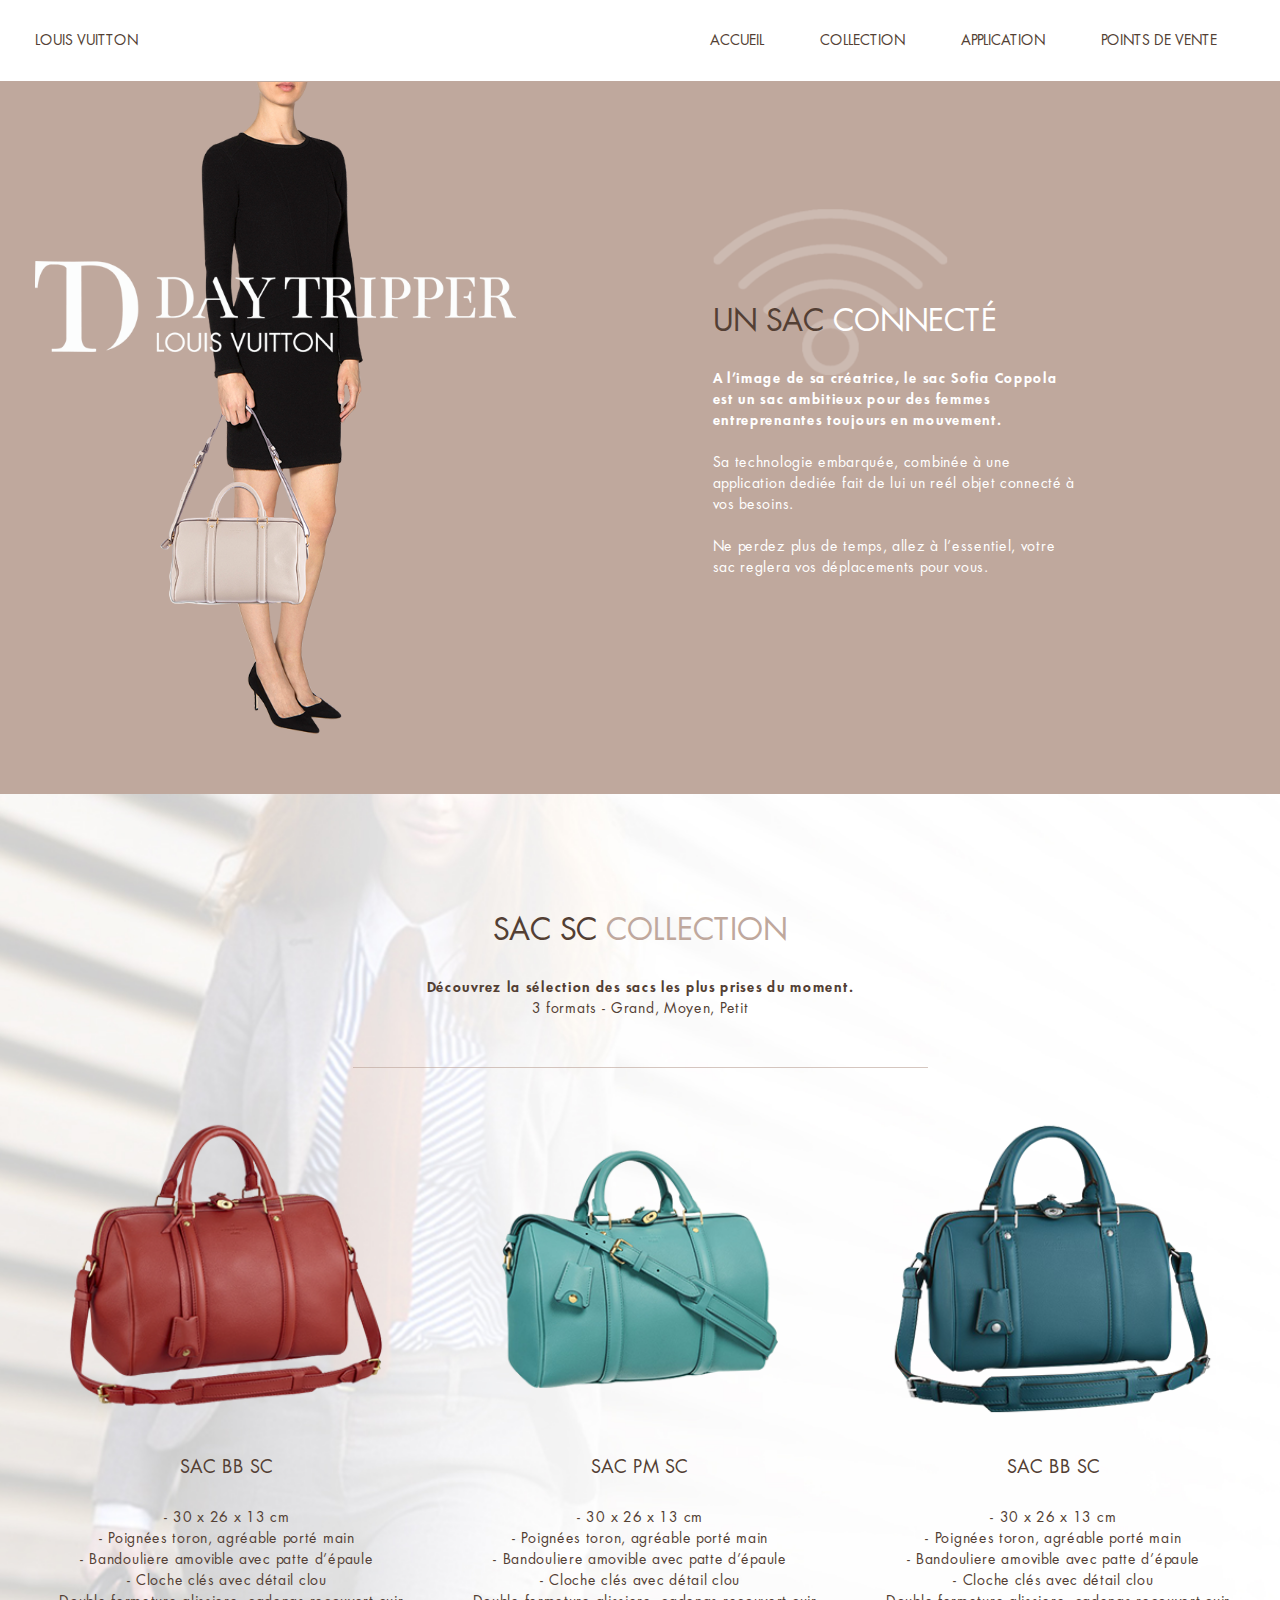
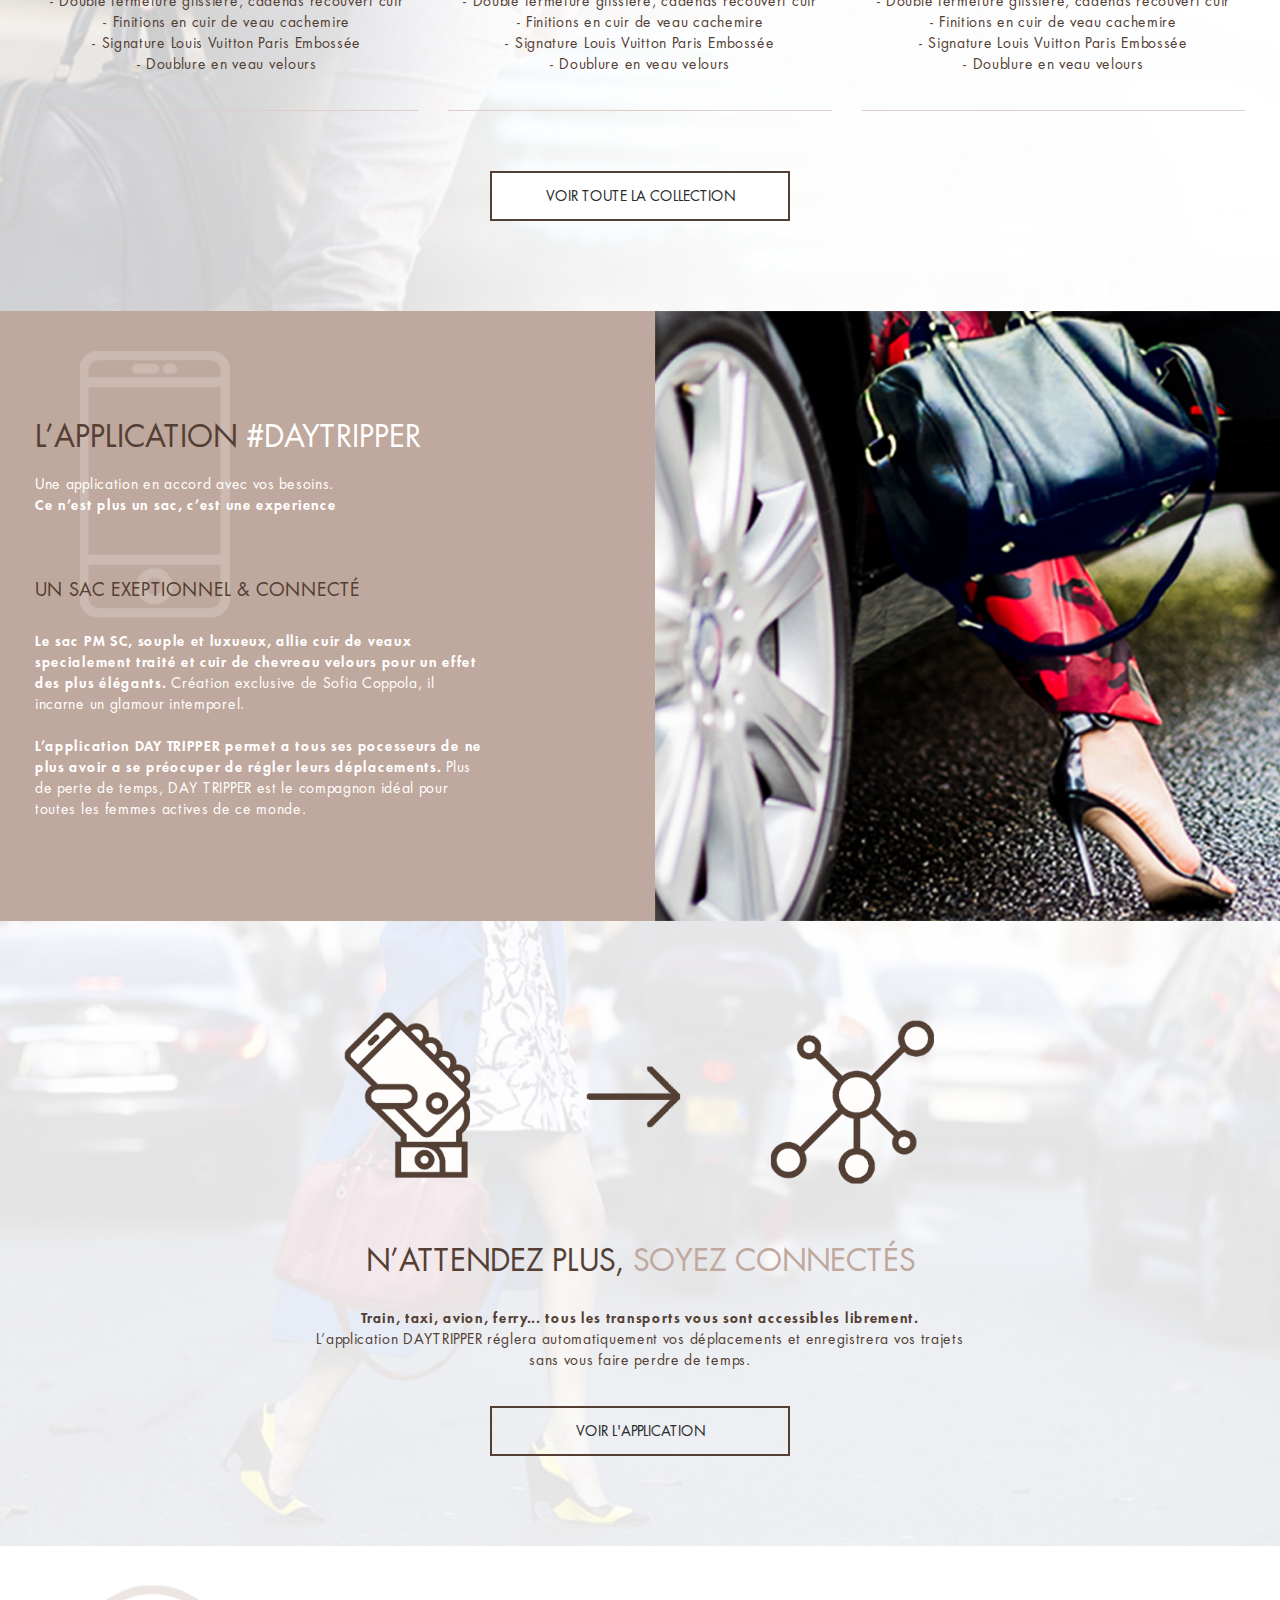
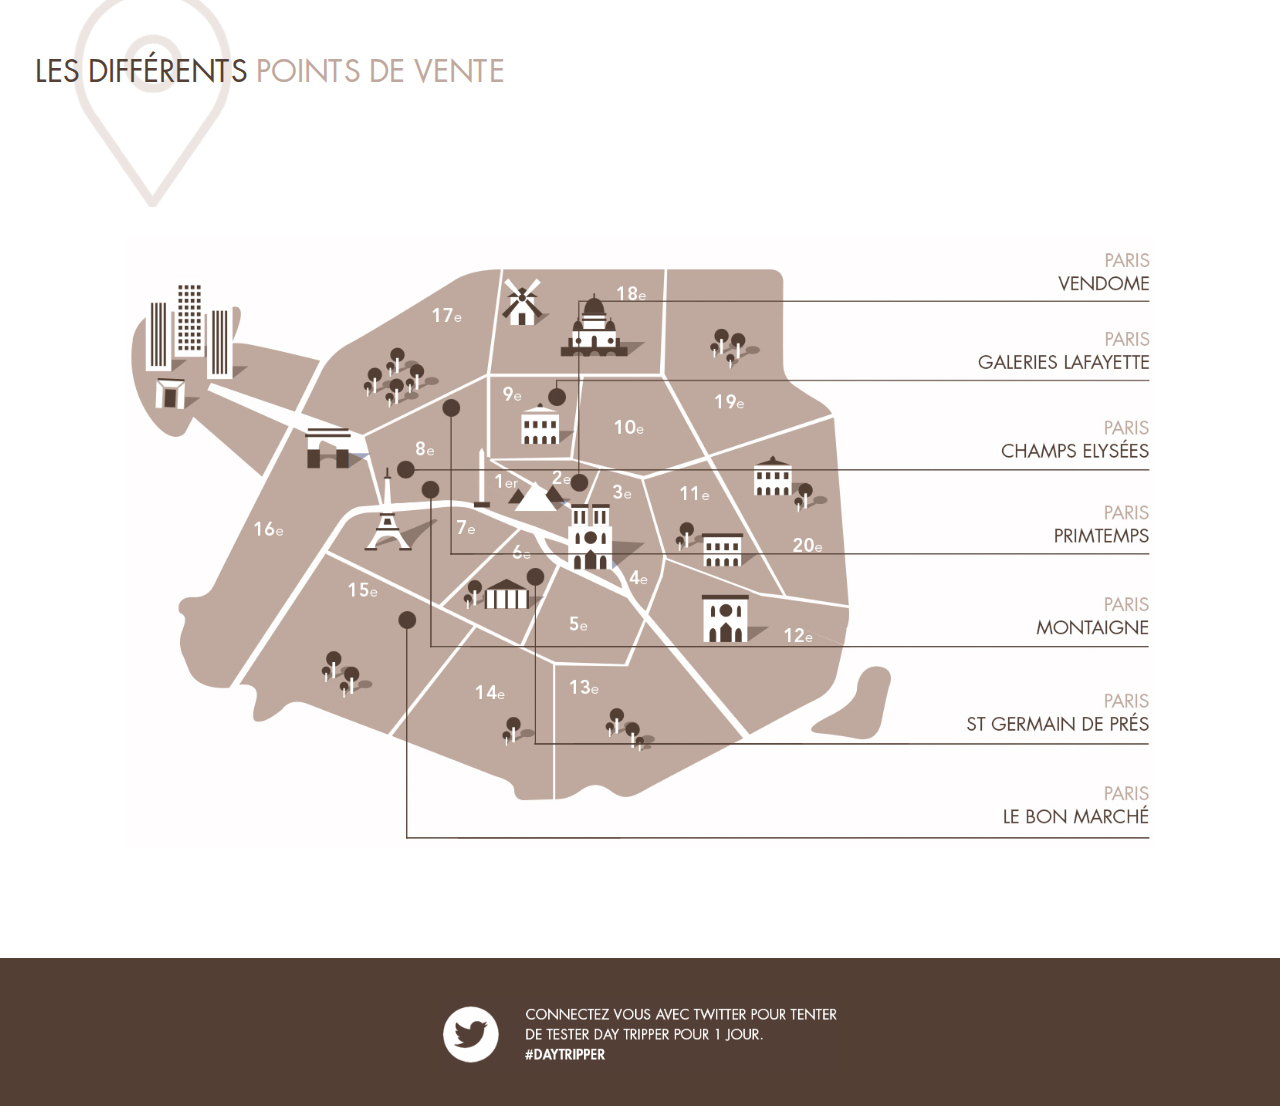
==== Daytripper/index.html @ b378c5e0 "Update index.html" ====
<!DOCTYPE html>
<html>
<head>
    <title>Day Tripper</title>
    <meta charset="UTF-8">
    <meta name="viewport" content="initial-scale=1, maximum-scale=1">
    <LINK href="css/bootstrap.css" rel="stylesheet" type="text/css">
    <LINK href="css/style.css" rel="stylesheet" type="text/css">
</head>

<body>
    <div class="navbar navbar-fixed-top">
        <div class="container">
            <div class="row">
            	<div class="col-sm-4">
                	<a class="NavButton LVhome" href="http://fr.louisvuitton.com/">LOUIS VUITTON</a>
                </div>                    
            	<div class="col-sm-8">               	
                	<a class="NavButton RightNavButton" href="#Block4">POINTS DE VENTE</a>
                	<a class="NavButton RightNavButton" href="#Block3">APPLICATION</a>
                	<a class="NavButton RightNavButton" href="#Block2">COLLECTION</a>
                	<a class="NavButton RightNavButton" href="#Block1">ACCUEIL</a>
                </div>
            </div>
        </div>    
    </div>
    <div id="Block1">
	    <div class="container">
	        <div class="row">
	            <div class="col-sm-12 Block1Content">
	                <div class="Block1Img">
	                    <img src="./images/HomeImg.png">
	                </div>
	                <div class="Block1Text">
	                    <H1>UN SAC <span>CONNECTÉ</span></H1>
	                    <p>
	                        <span>A l’image de sa créatrice, le sac Sofia Coppola est un sac ambitieux pour des femmes entreprenantes toujours en mouvement.</span> <br><br>
	                        Sa technologie embarquée, combinée à une application dediée fait de lui un reél objet connecté à vos besoins.<br><br> Ne perdez plus de temps, allez à l’essentiel, votre sac reglera vos déplacements pour vous. 
	                    </p>
	                </div>    
	            </div>
	        </div>
	    </div>
    </div>
    <div id="Block2">
	    <div class="container">
	        <div class="row">
	            <div class="col-sm-12">
	                <div class="Block2Title">
	                	<H1>SAC SC <span>COLLECTION</span></H1>
	                	<p><span>Découvrez la sélection des sacs les plus prises du moment.</span><br>
						   3 formats - Grand, Moyen, Petit 
						</p>
	                </div>
	            </div>
	        </div>
	        <div class="row">
	            <div class="col-sm-4">
	                <img src="./images/Sac1.png">
	                <h2>SAC BB SC</h2>
	                <p>
	                	- 30 x 26 x 13 cm<br>
						- Poignées toron, agréable porté main<br>
						- Bandouliere amovible avec patte d’épaule<br>
						- Cloche clés avec détail clou<br>
						- Double fermeture glissiere, cadenas recouvert cuir<br>
						- Finitions en cuir de veau cachemire<br>
						- Signature Louis Vuitton Paris Embossée<br>
						- Doublure en veau velours
					</p>
	            </div>
	            <div class="col-sm-4">
	                <img src="./images/Sac2.png">
	                <h2>SAC PM SC</h2>
	                <p>
	                	- 30 x 26 x 13 cm<br>
						- Poignées toron, agréable porté main<br>
						- Bandouliere amovible avec patte d’épaule<br>
						- Cloche clés avec détail clou<br>
						- Double fermeture glissiere, cadenas recouvert cuir<br>
						- Finitions en cuir de veau cachemire<br>
						- Signature Louis Vuitton Paris Embossée<br>
						- Doublure en veau velours
					</p>
	            </div>
	            <div class="col-sm-4">
	                <img src="./images/Sac3.png">
	                <h2>SAC BB SC</h2>
	                <p>
	                	- 30 x 26 x 13 cm<br>
						- Poignées toron, agréable porté main<br>
						- Bandouliere amovible avec patte d’épaule<br>
						- Cloche clés avec détail clou<br>
						- Double fermeture glissiere, cadenas recouvert cuir<br>
						- Finitions en cuir de veau cachemire<br>
						- Signature Louis Vuitton Paris Embossée<br>
						- Doublure en veau velours
					</p>
	            </div>
	        </div>
	        <div class="row">
	        	<div class="col-sm-12">
	        		<a href="http://www.vestiairecollective.com/women-bags/louis-vuitton/sofia-coppola/" class="btn btn-secondary VoirCollection">
	        			VOIR TOUTE LA COLLECTION 
	        		</a>
	        	</div>	     
	        </div>
	    </div>
    </div> 
    <div id="Block3">
	    <div class="container">
		    <div class="row">
		    	<div class="col-md-6 Block3Text">
		    		<h1>L’APPLICATION <span>#DAYTRIPPER</span></h1>
		    		<p>Une application en accord avec vos besoins.<br> 
					<span>Ce n’est plus un sac, c’est une experience</span></p>
					<h2>UN SAC EXEPTIONNEL & CONNECTÉ</h2>
					<p><span>Le sac PM SC, souple et luxueux, allie cuir de veaux specialement traité et cuir de chevreau velours pour un effet des plus élégants.</span> Création exclusive de Sofia Coppola, il incarne un glamour intemporel.<br><br><span>L’application DAY TRIPPER permet a tous ses pocesseurs de ne plus avoir a se préocuper de régler leurs déplacements.</span> Plus de perte de temps, DAY TRIPPER est le compagnon idéal pour toutes les femmes actives de ce monde.</p>
		    	</div>
		    	<div class="col-md-6 Block3Img">
		    		<img src="./images/ImgVoitureSac.png">
		    	</div>
		    </div>
	    </div>
	    <div class="Block3end">
	    	<div class="container">
	    		<div class="row">
	    			<div class="col-sm-12">
	    				<img src="./images/Appli-Transport.png">
	    				<h1>N’ATTENDEZ PLUS, <span>SOYEZ CONNECTÉS</span></h1>
	    				<p><span>Train, taxi, avion, ferry... tous les transports vous sont accessibles librement.</span><br>
						L’application DAYTRIPPER réglera automatiquement vos déplacements et enregistrera vos trajets
						sans vous faire perdre de temps.</p>
						<a href="https://quentinriout.github.io/Daytripper/images/presentation_appli2.jpg" class="btn btn-secondary VoirCollection" target="_blank">
	        			VOIR L'APPLICATION 
	        			</a>
	    			</div>
	    		</div>
	    	</div>
	    </div>
	</div>
	<div id="Block4">
		<div class="container">
			<div class="row">
				<div class="col-sm-12">
					<h1>LES DIFFÉRENTS <span>POINTS DE VENTE</span></h1>
					<img src="./images/Map.jpg">
				</div>
			</div>
		</div>
		<div class="container-fluid">
			<div class="row">
				<div class="col-sm-12">
					<img src="./images/TwitterFooter.png">
				</div>
			</div>
		</div>
	</div>           
</div>
    
</body>
</html>
---- Daytripper/css/style.css ----
/*MISE EN PLACE DE FONT*/

@font-face {
    font-family: 'FuturaBook';
    src: url(../font/FuturaStd-Book.eot) format('embedded-opentype'),
         url(../font/FuturaStd-Book.ttf) format('truetype');
}

@font-face {
    font-family: 'FuturaHeavy';
    src: url(../font/FuturaStd-Heavy.eot) format('embedded-opentype'),
         url(../font/FuturaStd-Heavy.ttf) format('truetype');
}

/* BODY */

body {
	font-family: FuturaBook;
	font-size: 14px;
	color: #533f34;
}

h1 {
    font-family: FuturaBook;
    font-size: 30px;
    margin-bottom: 30px;
    float: left;
    width: 100%
}

h2 {
	font-family: FuturaBook;
	font-size: 18px;
    float: left;
    width: 100%
}

p {
	font-family: FuturaBook;
	font-size: 14px;
    letter-spacing: 0.7px;
}

p span {
    font-family: FuturaHeavy; 
}

a:hover,
a:active,
a:focus {
	text-decoration: none;
	color: #533f34;
}


/* MENU */

.navbar {
    background: #fff;
    padding-top: 0;
    padding-bottom: 0;
    position: fixed;
    width: 100%;
    z-index: 10;
    margin-bottom: 60px;
    border-bottom: 1px solid #bfa89d;
}

.NavButton {
    /* padding-top: 20px !important; */
    /* float: left; */
    color: #533f34;
    font-size: 14px;
}

.LVhome {
	float: left;
	padding: 30px 0;
}

.LVhome:hover,
.LVhome:focus,
.LVhome:active {
	opacity: 0.7;
	transition: 0.3s;
}

.RightNavButton {
    float: right;
    padding: 30px 28px;
}

.RightNavButton:hover,
.RightNavButton:focus,
.RightNavButton:active {
	background: url(../images/NavSelector.png) no-repeat 0 bottom scroll;
}


/* FIRST BLOCK */

#Block1 {
    background: #bfa89d;
    padding-top: 80px;
}

.Block1Img img {
    width: 40%;
    float: left;
}

.Block1Text {
    float: left;
    width: 30%;
    padding: 225px 0 200px 0;
    margin-left: 16%;
    background: url(../images/icone-connect.png) no-repeat -8px 106px scroll;
    background-size: 250px;
}

.Block1Text h1 span {
	color: #fff;
}	 

.Block1Text p {
	color: #fff;
}

.Block1Text p span{
	font-family: FuturaHeavy;
}


/* SECOND BLOCK */

#Block2 {
    background: url(../images/WomanFadeWhite.jpg) no-repeat -45px 0 scroll;
    background-size: cover;
}

.Block2Title {
    padding-top: 120px;
    display: block;
    padding-bottom: 75px;
    background: url(../images/FilletBlock2.png) no-repeat center 270px scroll;
}

.Block2Title h1 {
    text-align: center;
}

.Block2Title h1 span {
    color: #bfa89d;
}

.Block2Title p {
    text-align: center;
}

.Block2Title p span {
    font-family: FuturaHeavy;
}

#Block2 .row .col-sm-4 h2, 
#Block2 .row .col-sm-4 p {
    text-align: center;
    margin-bottom: 30px;
}

#Block2 .col-sm-4 img {
    width: 100%;
    margin-bottom: 30px;
}

.VoirCollection {
    display: block;
    width: 300px;
    margin-left: auto;
    margin-right: auto;
    margin-top: 30px;
    padding: 15px 20px 13px;
    font-size: 14px;
    border: 2px solid #533f34;
    border-radius: 0;
    margin-bottom: 90px;
}

.VoirCollection:hover,
.VoirCollection:active,
.VoirCollection:focus {
    background: #533f34;
    color: #fff;
    border: 2px solid #533f34;
    transition: 0.3s;
}

#Block2 .row .col-sm-4 p {
    border-bottom: 1px solid #dccfc9;
    padding-bottom: 35px;
    /* opacity: 0.5; */
}

/* THIRD BLOCK */

#Block3 {
    background-color: #bfa89d;
}

.Block3Text h1 {
    margin-top: 110px;
    margin-bottom: 20px;
}

.Block3Text h1 span {
    color: #fff;
}

.Block3Text h2 {
    margin-bottom: 30px;
    margin-top: 30px;
    float: left;
    width: 100%;
}

.Block3Text p {
    width: 450px;
    margin-bottom: 35px;
    color: #fff;
}

.Block3Text p span {
    font-family: FuturaHeavy;
}

.Block3Img img {
    width: 950px;
    float: left;
}

.Block3Text {
    background: url(../images/Phone.png) no-repeat 60px 40px scroll;
    background-size: 150px;
}

.Block3end {
    background: url(../images/BgBlock3.2.jpg) no-repeat 0 0;
    background-size: cover;
}

.Block3end img {
    display: block;
    margin-left: auto;
    margin-right: auto;
    width: 50%;
    margin-top: 90px;
}

.Block3end h1 {
    text-align: center;
    margin-top: 60px;
}

.Block3end h1 span {
    color: #bfa89d;
}

.Block3end p {
    display: block;
    width: 55%;
    text-align: center;
    margin-left: auto;
    margin-right: auto;
    margin-bottom: 35px;
}

.Block3end a {
    background: transparent;
}

/* FOURTH BLOCK */

#Block4 h1 {
    background: url(../images/Placeholder.png) no-repeat 35px 30px scroll;
    background-size: 165px;
    padding-top: 110px;
    padding-bottom: 118px;
}

#Block4 h1 span{
    color: #bfa89d;
}

#Block4 .container img {
    width: 85%;
    display: block;
    margin-bottom: 110px;
    padding-top: 0;
    margin-left: auto;
    margin-right: auto;
}

#Block4 .container-fluid {
    background: #533f34;
}

#Block4 .container-fluid img {
    display: block;
    margin-left: auto;
    margin-right: auto;
    padding-top: 40px;
    padding-bottom: 35px !important;
    width: 400px;
}
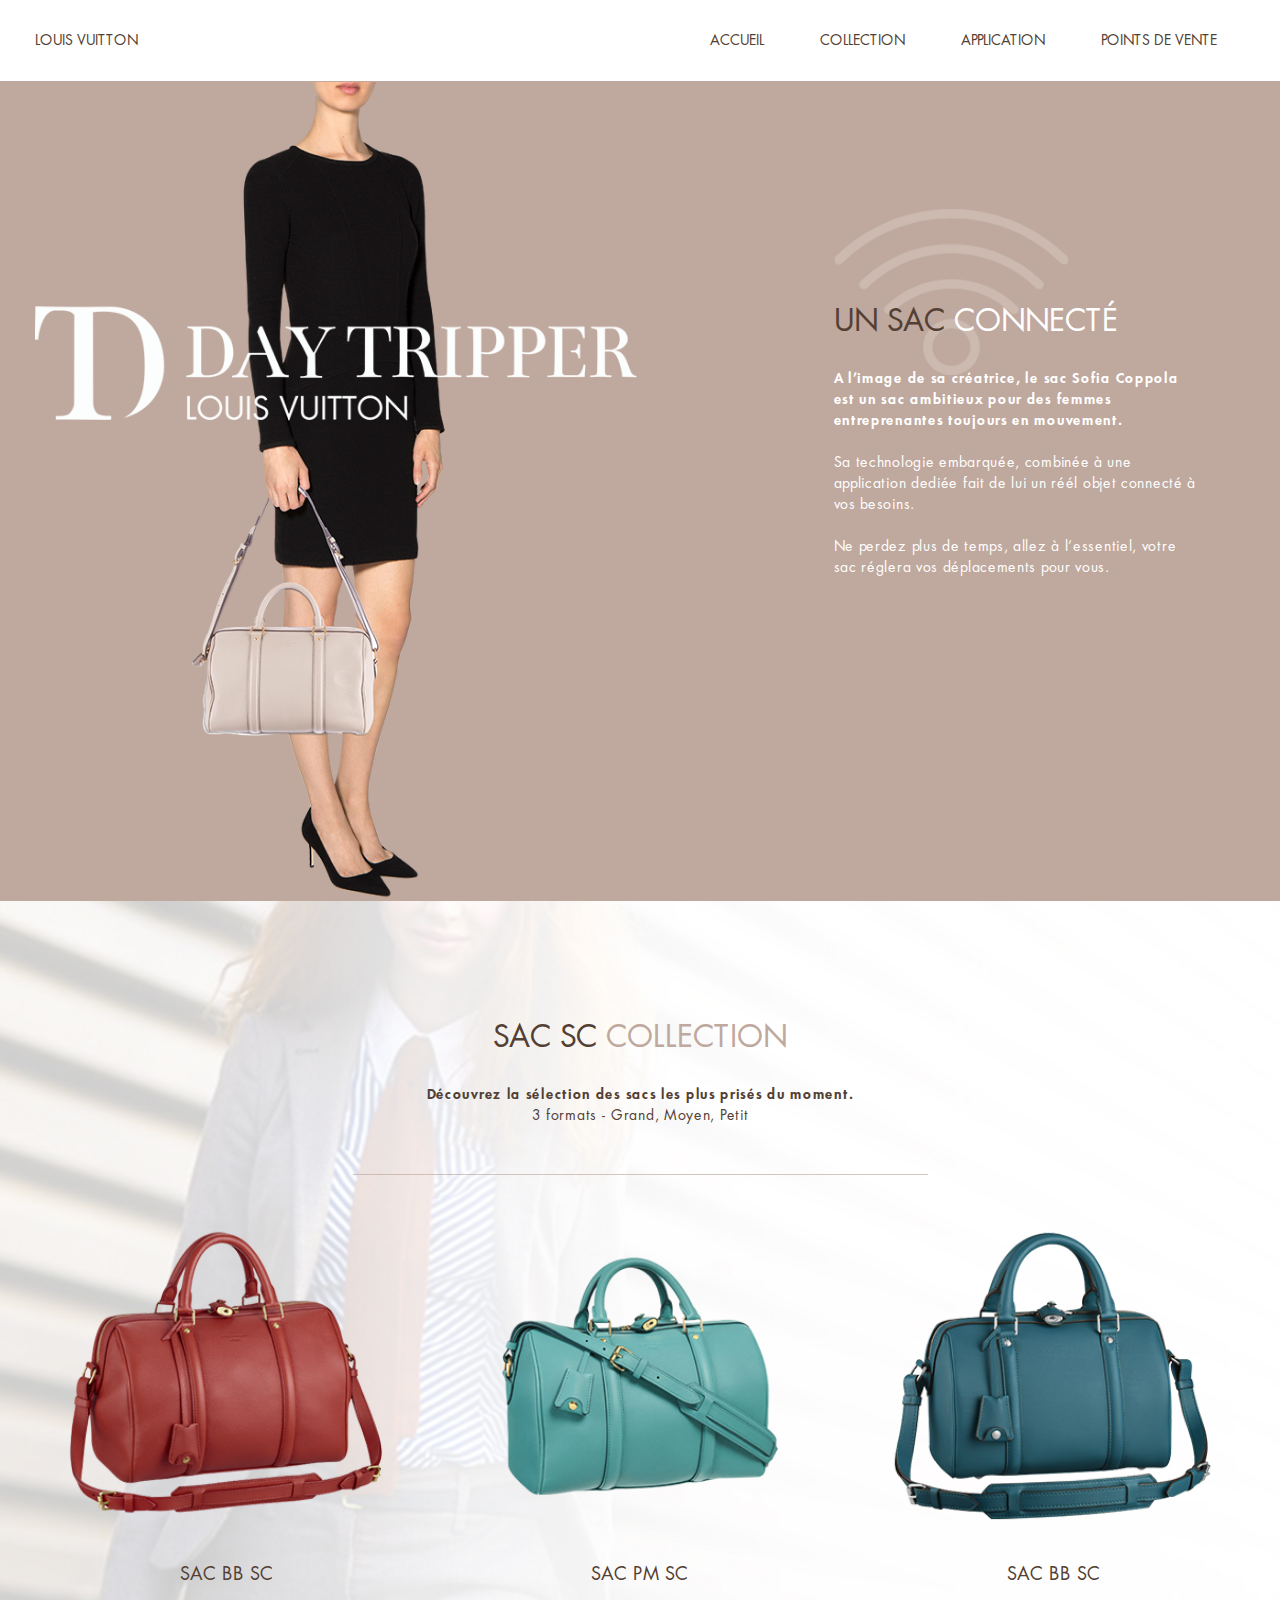
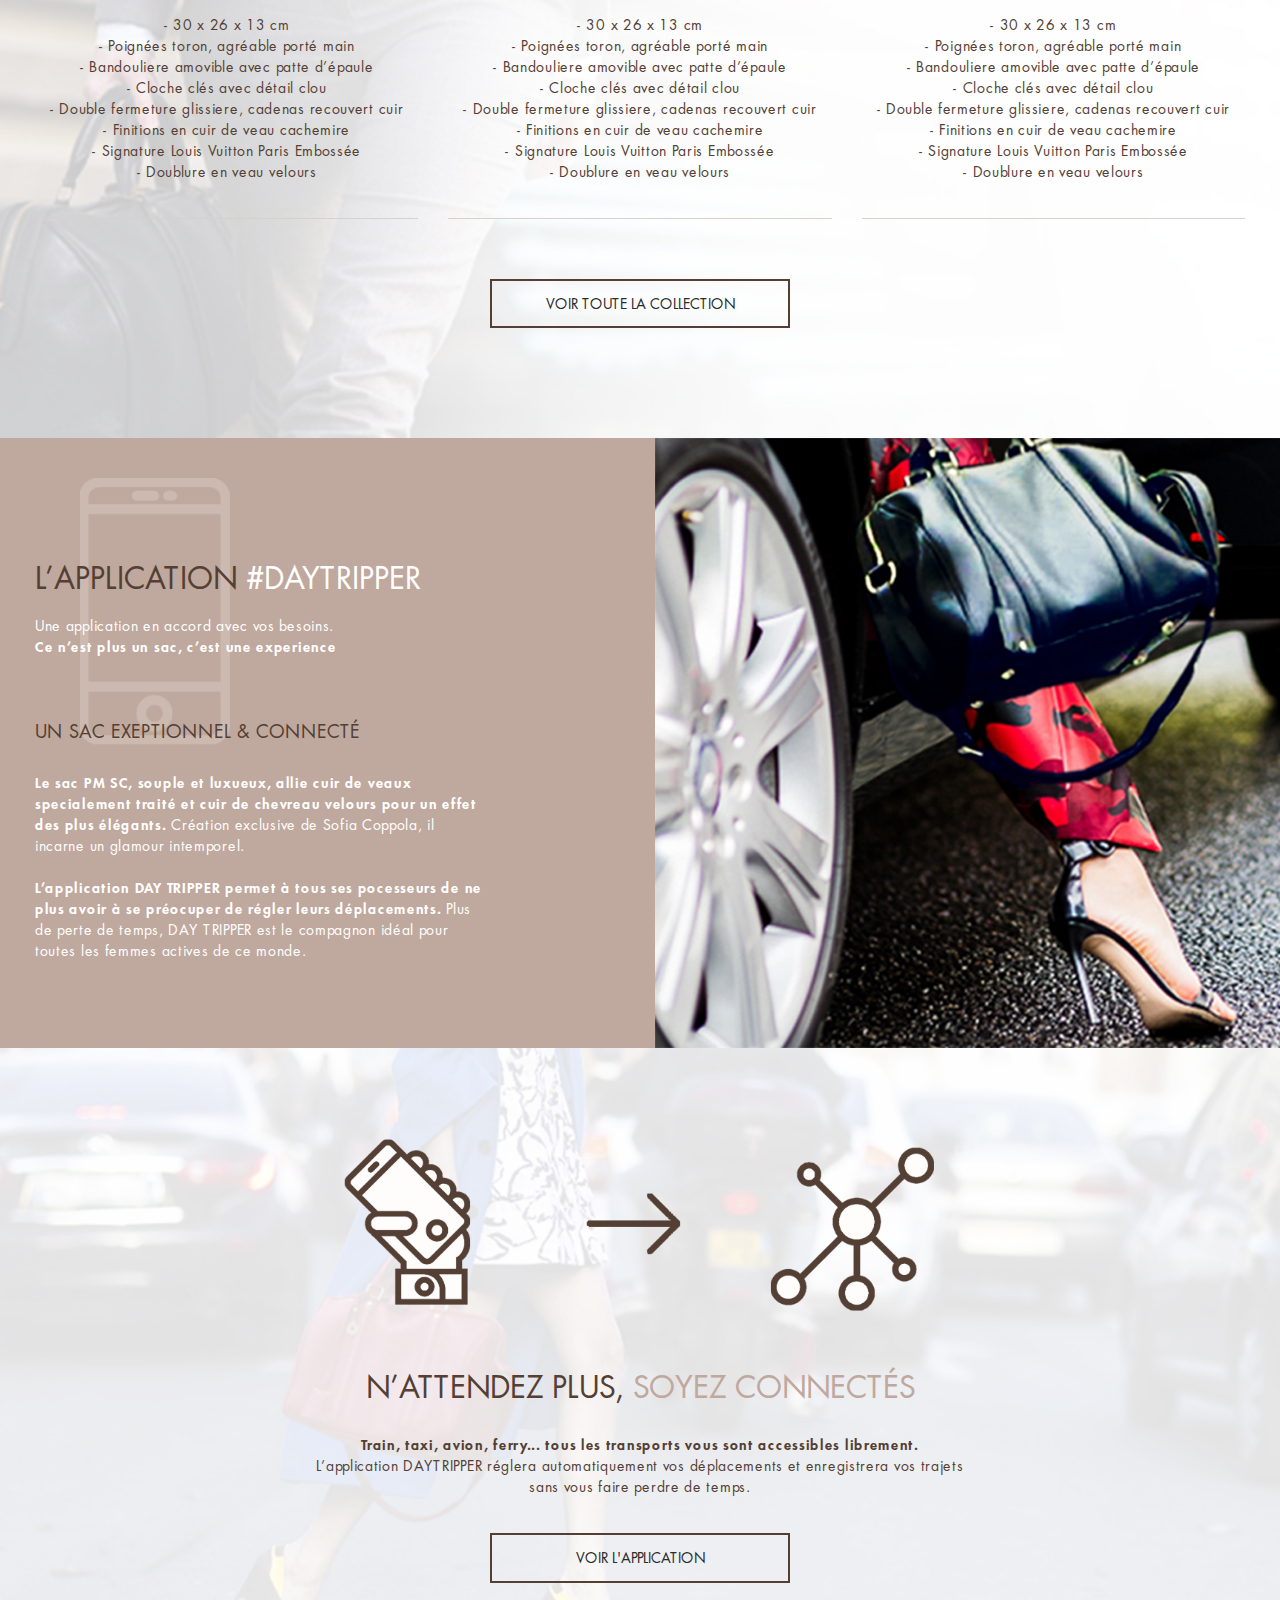
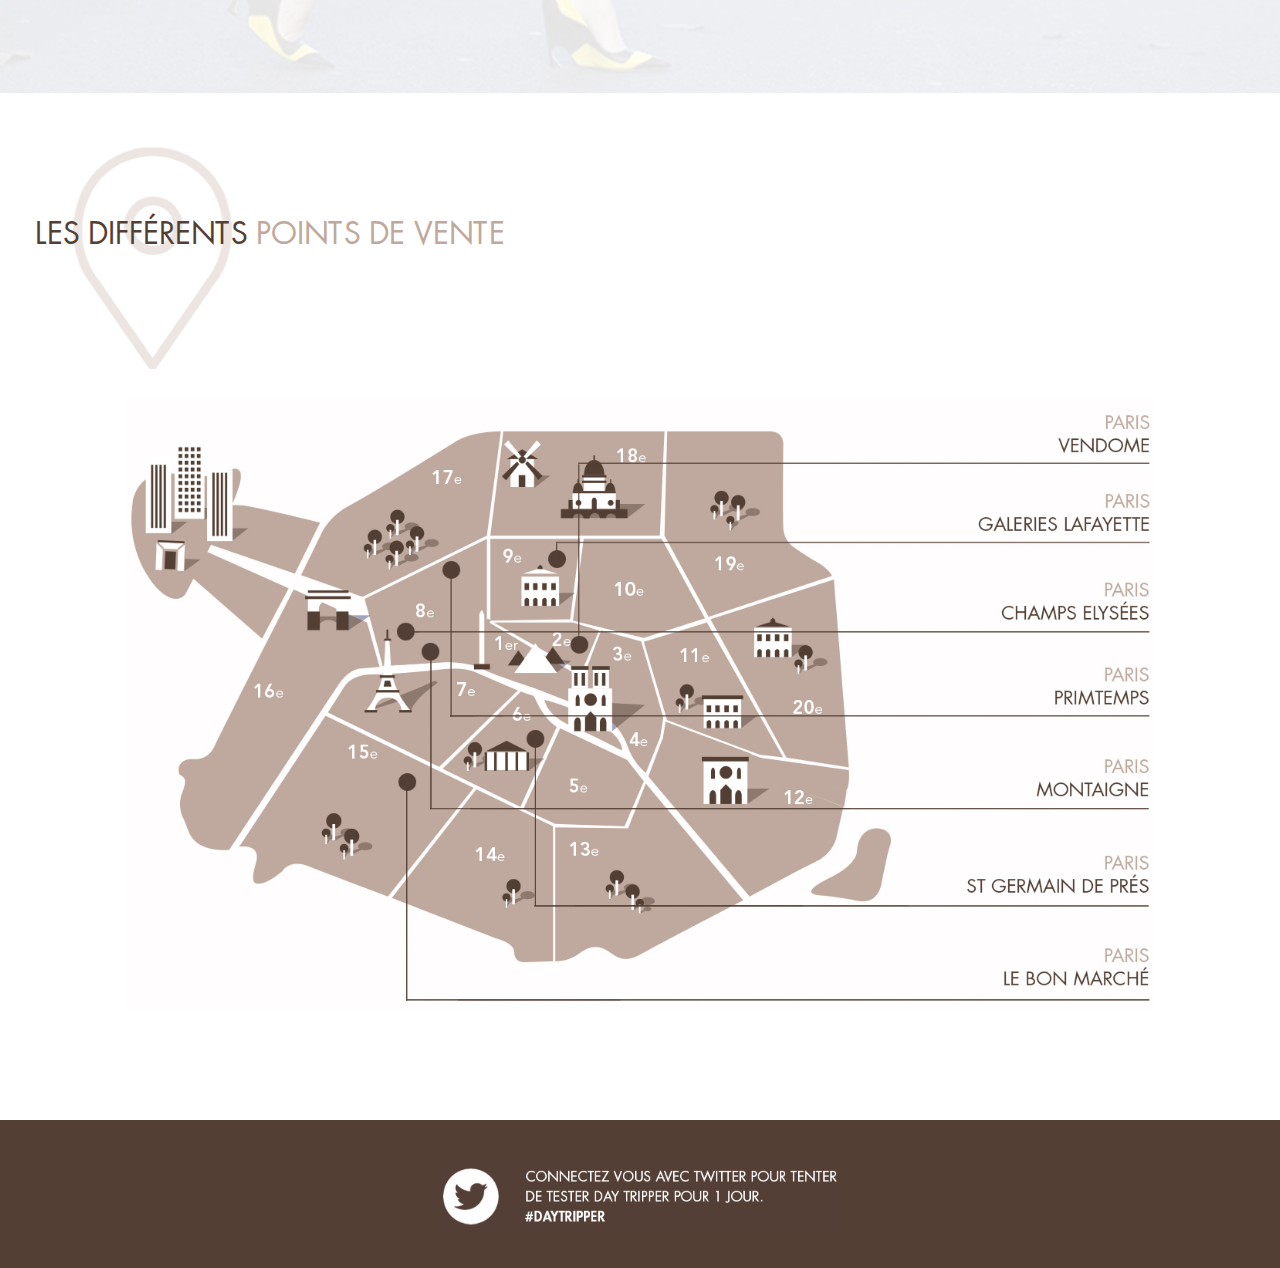
==== commit 909ec290: "Update index.html" ====
--- a/Daytripper/index.html
+++ b/Daytripper/index.html
@@ -35,7 +35,7 @@
 	                    <H1>UN SAC <span>CONNECTÉ</span></H1>
 	                    <p>
 	                        <span>A l’image de sa créatrice, le sac Sofia Coppola est un sac ambitieux pour des femmes entreprenantes toujours en mouvement.</span> <br><br>
-	                        Sa technologie embarquée, combinée à une application dediée fait de lui un reél objet connecté à vos besoins.<br><br> Ne perdez plus de temps, allez à l’essentiel, votre sac reglera vos déplacements pour vous. 
+	                        Sa technologie embarquée, combinée à une application dediée fait de lui un réél objet connecté à vos besoins.<br><br> Ne perdez plus de temps, allez à l’essentiel, votre sac réglera vos déplacements pour vous. 
 	                    </p>
 	                </div>    
 	            </div>
@@ -48,7 +48,7 @@
 	            <div class="col-sm-12">
 	                <div class="Block2Title">
 	                	<H1>SAC SC <span>COLLECTION</span></H1>
-	                	<p><span>Découvrez la sélection des sacs les plus prises du moment.</span><br>
+	                	<p><span>Découvrez la sélection des sacs les plus prisés du moment.</span><br>
 						   3 formats - Grand, Moyen, Petit 
 						</p>
 	                </div>
@@ -115,7 +115,7 @@
 		    		<p>Une application en accord avec vos besoins.<br> 
 					<span>Ce n’est plus un sac, c’est une experience</span></p>
 					<h2>UN SAC EXEPTIONNEL & CONNECTÉ</h2>
-					<p><span>Le sac PM SC, souple et luxueux, allie cuir de veaux specialement traité et cuir de chevreau velours pour un effet des plus élégants.</span> Création exclusive de Sofia Coppola, il incarne un glamour intemporel.<br><br><span>L’application DAY TRIPPER permet a tous ses pocesseurs de ne plus avoir a se préocuper de régler leurs déplacements.</span> Plus de perte de temps, DAY TRIPPER est le compagnon idéal pour toutes les femmes actives de ce monde.</p>
+					<p><span>Le sac PM SC, souple et luxueux, allie cuir de veaux specialement traité et cuir de chevreau velours pour un effet des plus élégants.</span> Création exclusive de Sofia Coppola, il incarne un glamour intemporel.<br><br><span>L’application DAY TRIPPER permet à tous ses pocesseurs de ne plus avoir à se préocuper de régler leurs déplacements.</span> Plus de perte de temps, DAY TRIPPER est le compagnon idéal pour toutes les femmes actives de ce monde.</p>
 		    	</div>
 		    	<div class="col-md-6 Block3Img">
 		    		<img src="./images/ImgVoitureSac.png">
--- a/Daytripper/css/style.css
+++ b/Daytripper/css/style.css
@@ -105,7 +105,7 @@
 }
 
 .Block1Img img {
-    width: 40%;
+    width: 50%;
     float: left;
 }
 
@@ -182,7 +182,8 @@
     font-size: 14px;
     border: 2px solid #533f34;
     border-radius: 0;
-    margin-bottom: 90px;
+    margin-bottom: 110px;
+    background: transparent;
 }
 
 .VoirCollection:hover,
@@ -207,7 +208,7 @@
 }
 
 .Block3Text h1 {
-    margin-top: 110px;
+    margin-top: 125px;
     margin-bottom: 20px;
 }
 
@@ -280,9 +281,9 @@
 /* FOURTH BLOCK */
 
 #Block4 h1 {
-    background: url(../images/Placeholder.png) no-repeat 35px 30px scroll;
+    background: url(../images/Placeholder.png) no-repeat 35px 45px scroll;
     background-size: 165px;
-    padding-top: 110px;
+    padding-top: 125px;
     padding-bottom: 118px;
 }
 
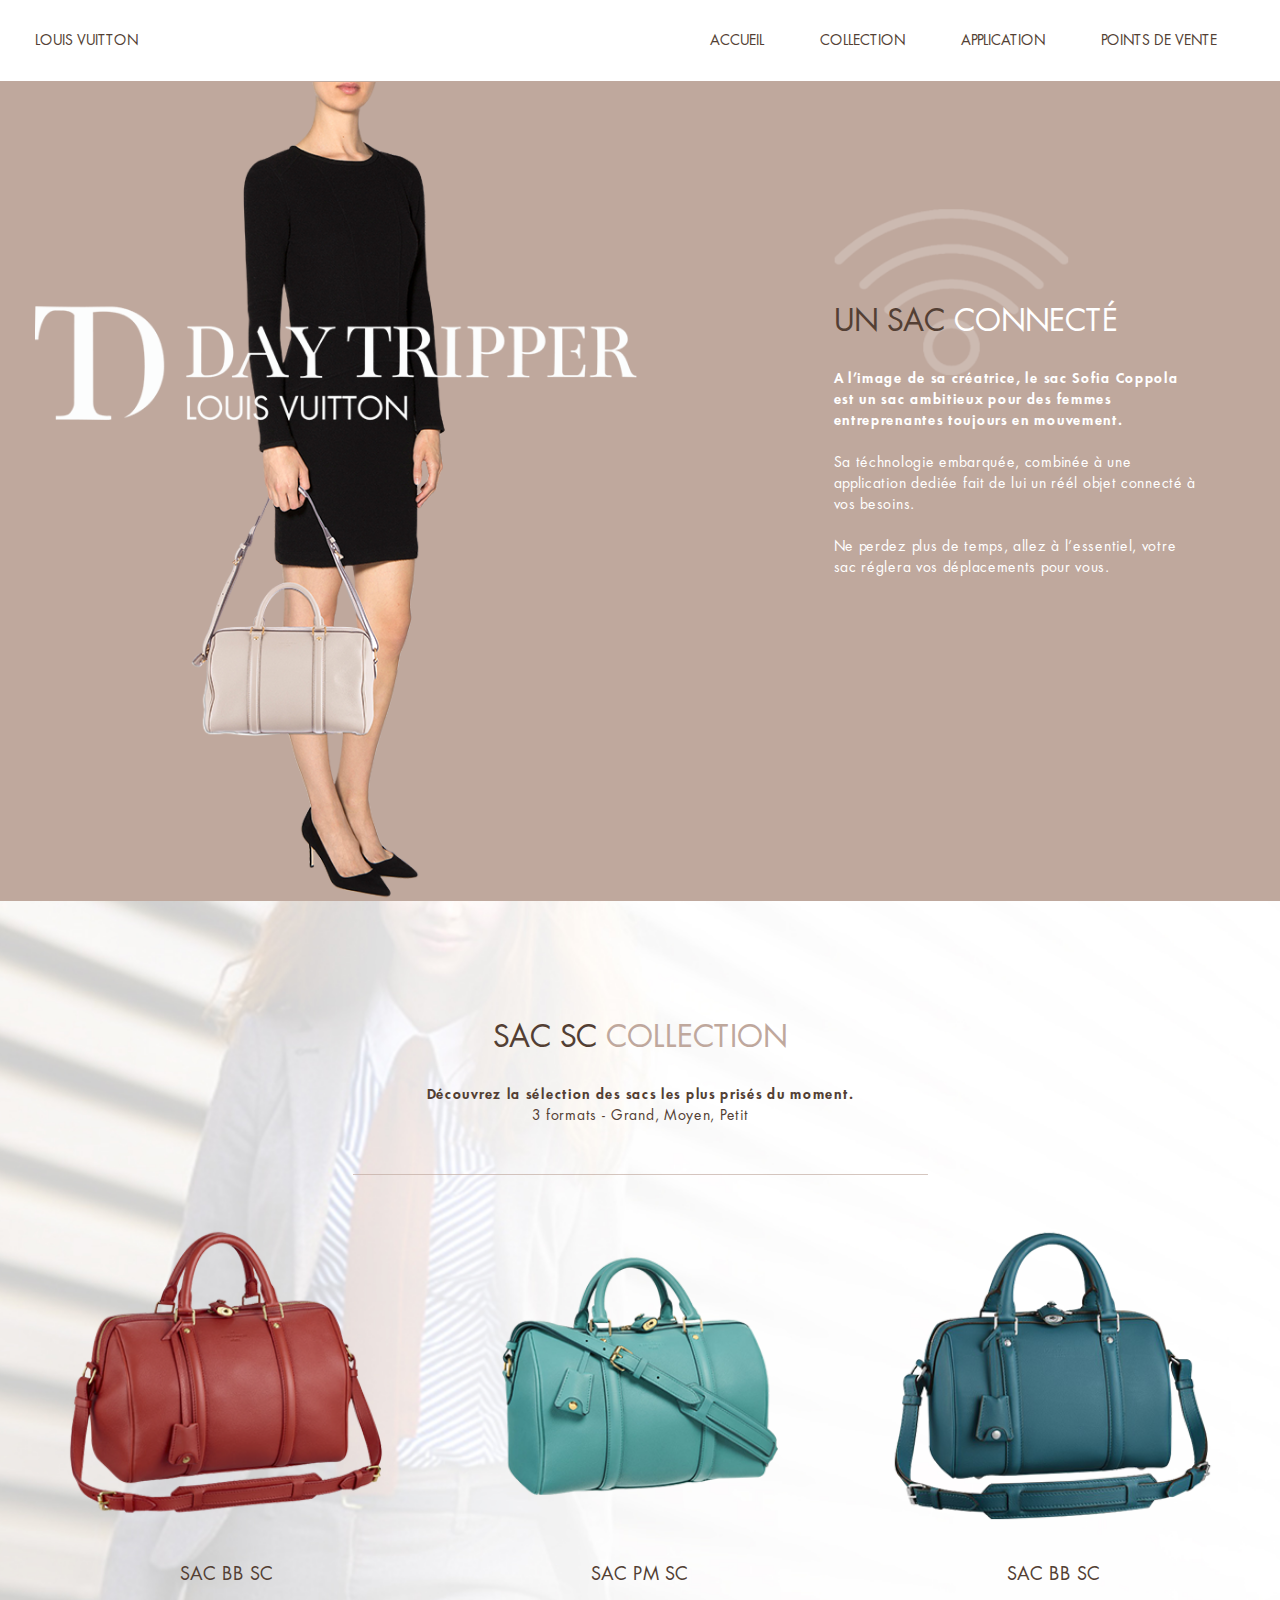
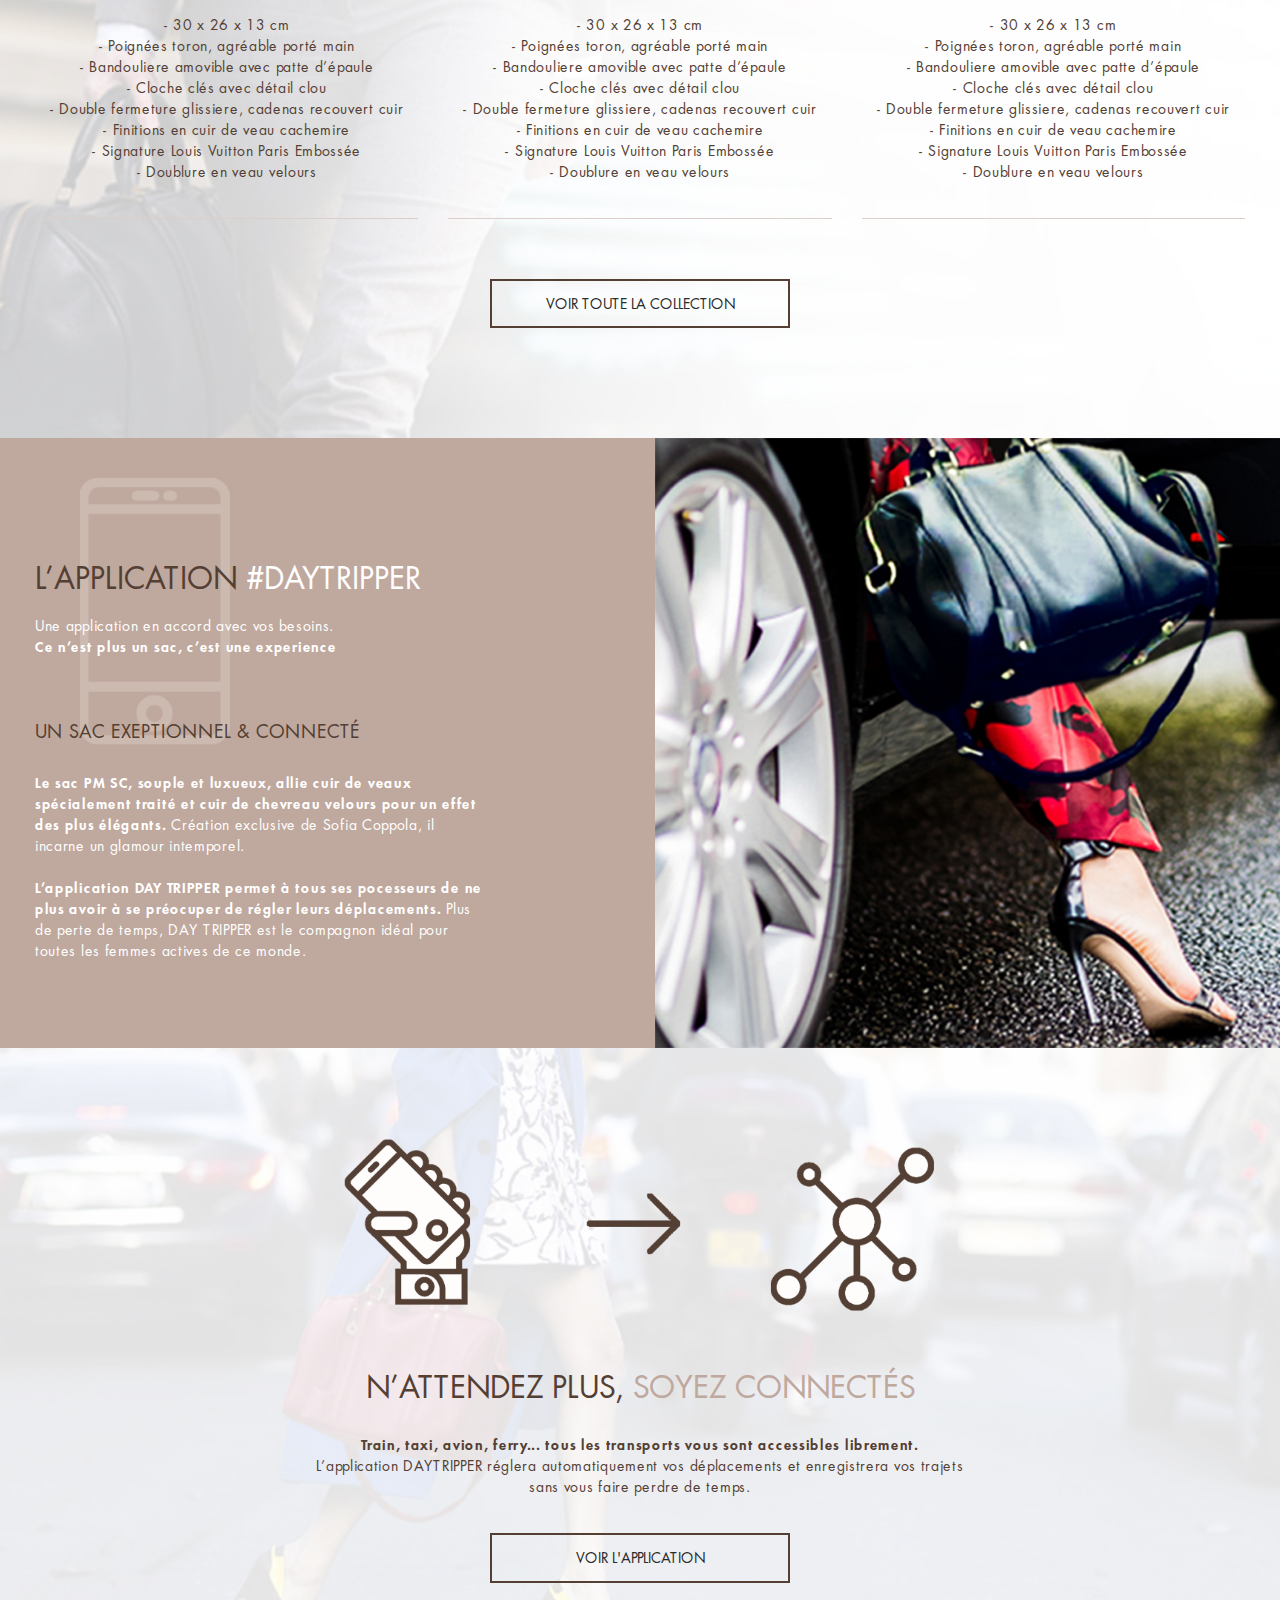
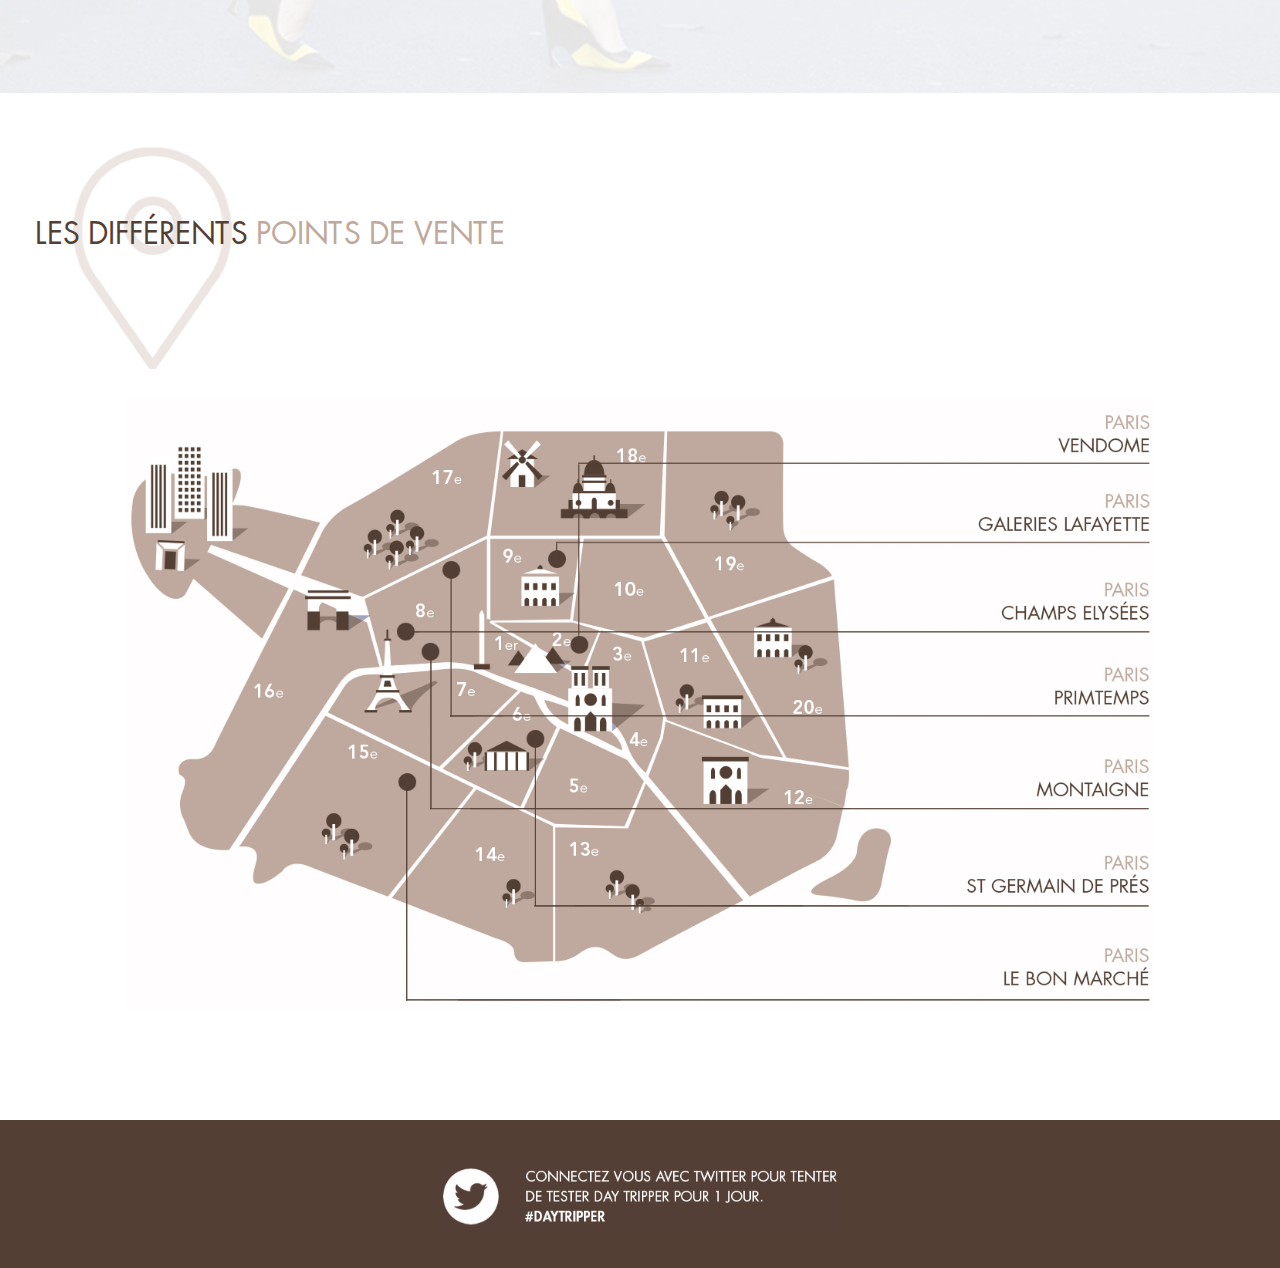
==== commit f92839d6: "Update index.html" ====
--- a/Daytripper/index.html
+++ b/Daytripper/index.html
@@ -35,7 +35,7 @@
 	                    <H1>UN SAC <span>CONNECTÉ</span></H1>
 	                    <p>
 	                        <span>A l’image de sa créatrice, le sac Sofia Coppola est un sac ambitieux pour des femmes entreprenantes toujours en mouvement.</span> <br><br>
-	                        Sa technologie embarquée, combinée à une application dediée fait de lui un réél objet connecté à vos besoins.<br><br> Ne perdez plus de temps, allez à l’essentiel, votre sac réglera vos déplacements pour vous. 
+	                        Sa téchnologie embarquée, combinée à une application dediée fait de lui un réél objet connecté à vos besoins.<br><br> Ne perdez plus de temps, allez à l’essentiel, votre sac réglera vos déplacements pour vous. 
 	                    </p>
 	                </div>    
 	            </div>
@@ -115,7 +115,7 @@
 		    		<p>Une application en accord avec vos besoins.<br> 
 					<span>Ce n’est plus un sac, c’est une experience</span></p>
 					<h2>UN SAC EXEPTIONNEL & CONNECTÉ</h2>
-					<p><span>Le sac PM SC, souple et luxueux, allie cuir de veaux specialement traité et cuir de chevreau velours pour un effet des plus élégants.</span> Création exclusive de Sofia Coppola, il incarne un glamour intemporel.<br><br><span>L’application DAY TRIPPER permet à tous ses pocesseurs de ne plus avoir à se préocuper de régler leurs déplacements.</span> Plus de perte de temps, DAY TRIPPER est le compagnon idéal pour toutes les femmes actives de ce monde.</p>
+					<p><span>Le sac PM SC, souple et luxueux, allie cuir de veaux spécialement traité et cuir de chevreau velours pour un effet des plus élégants.</span> Création exclusive de Sofia Coppola, il incarne un glamour intemporel.<br><br><span>L’application DAY TRIPPER permet à tous ses pocesseurs de ne plus avoir à se préocuper de régler leurs déplacements.</span> Plus de perte de temps, DAY TRIPPER est le compagnon idéal pour toutes les femmes actives de ce monde.</p>
 		    	</div>
 		    	<div class="col-md-6 Block3Img">
 		    		<img src="./images/ImgVoitureSac.png">
